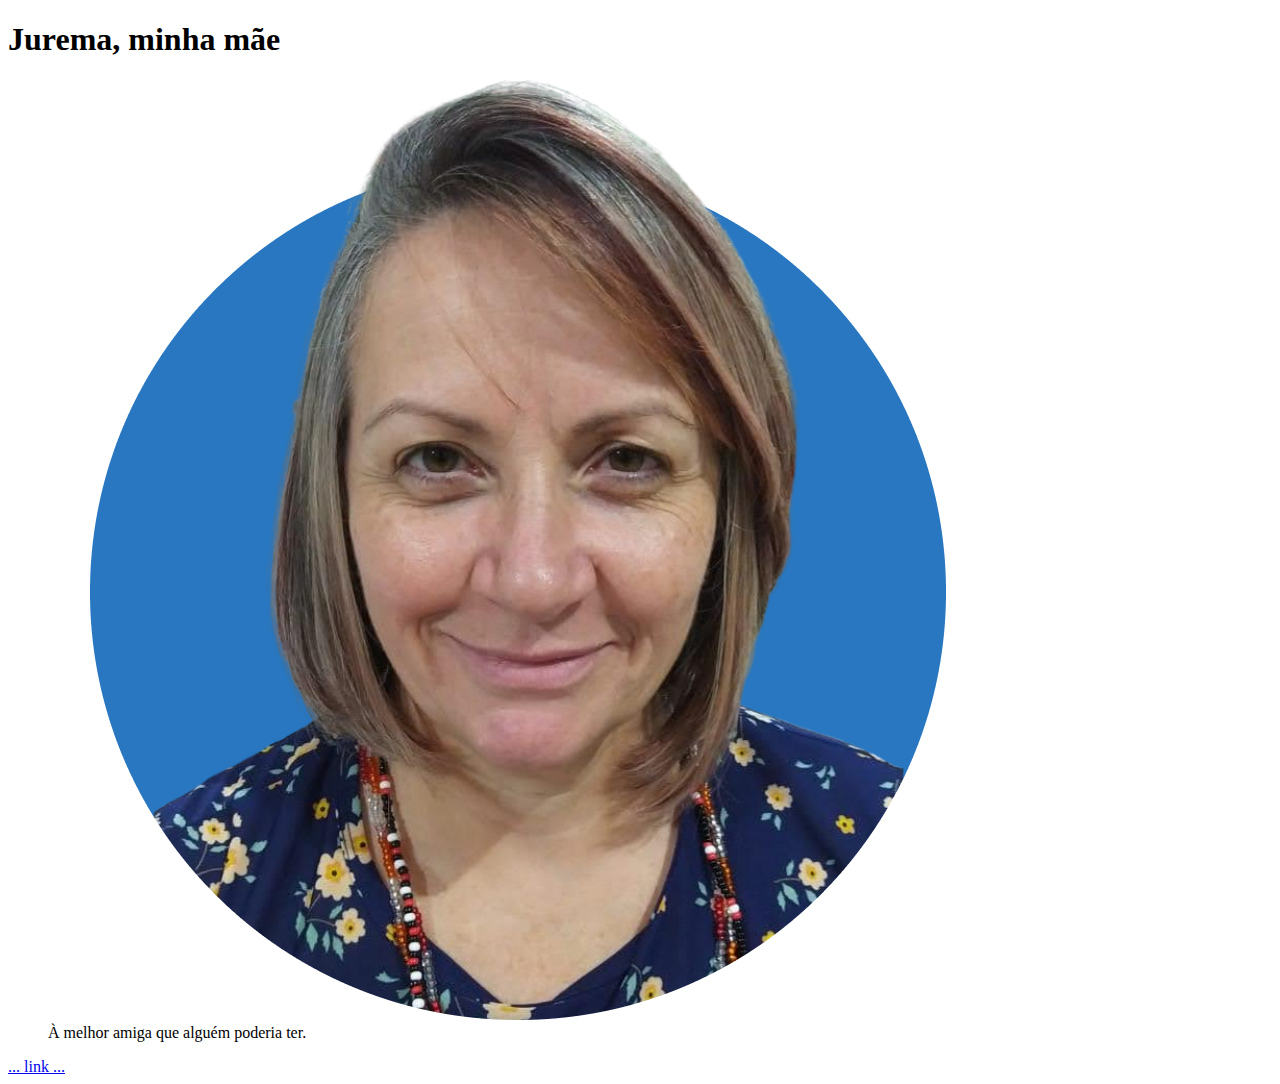
==== 01-tribute-page/index.html @ ba7454d4 "Add Jurema's photo" ====
<!DOCTYPE html>
<html lang="pt-br">

<head>
  <meta charset="UTF-8">
  <meta http-equiv="X-UA-Compatible" content="IE=edge">
  <meta name="viewport" content="width=device-width, initial-scale=1.0">

  <title>Jurema, minha mãe</title>

  <link rel="stylesheet" href="css/style.css">
</head>

<body>
  <main id="main">
    <h1 id="title">Jurema, minha mãe</h1>

    <figure id="img-div">
      <img id="image" src="img/jurema.png" alt="Jurema olhando pra câmera e sorrindo determinada">
      <figcaption id="img-caption">À melhor amiga que alguém poderia ter.</figcaption>
    </figure>

    <section id="tribute-info">
      <a id="tribute-link" href="#" target="_blank">... link ...</a>
    </section>
  </main>

  <script src="https://cdn.freecodecamp.org/testable-projects-fcc/v1/bundle.js"></script>
</body>

</html>
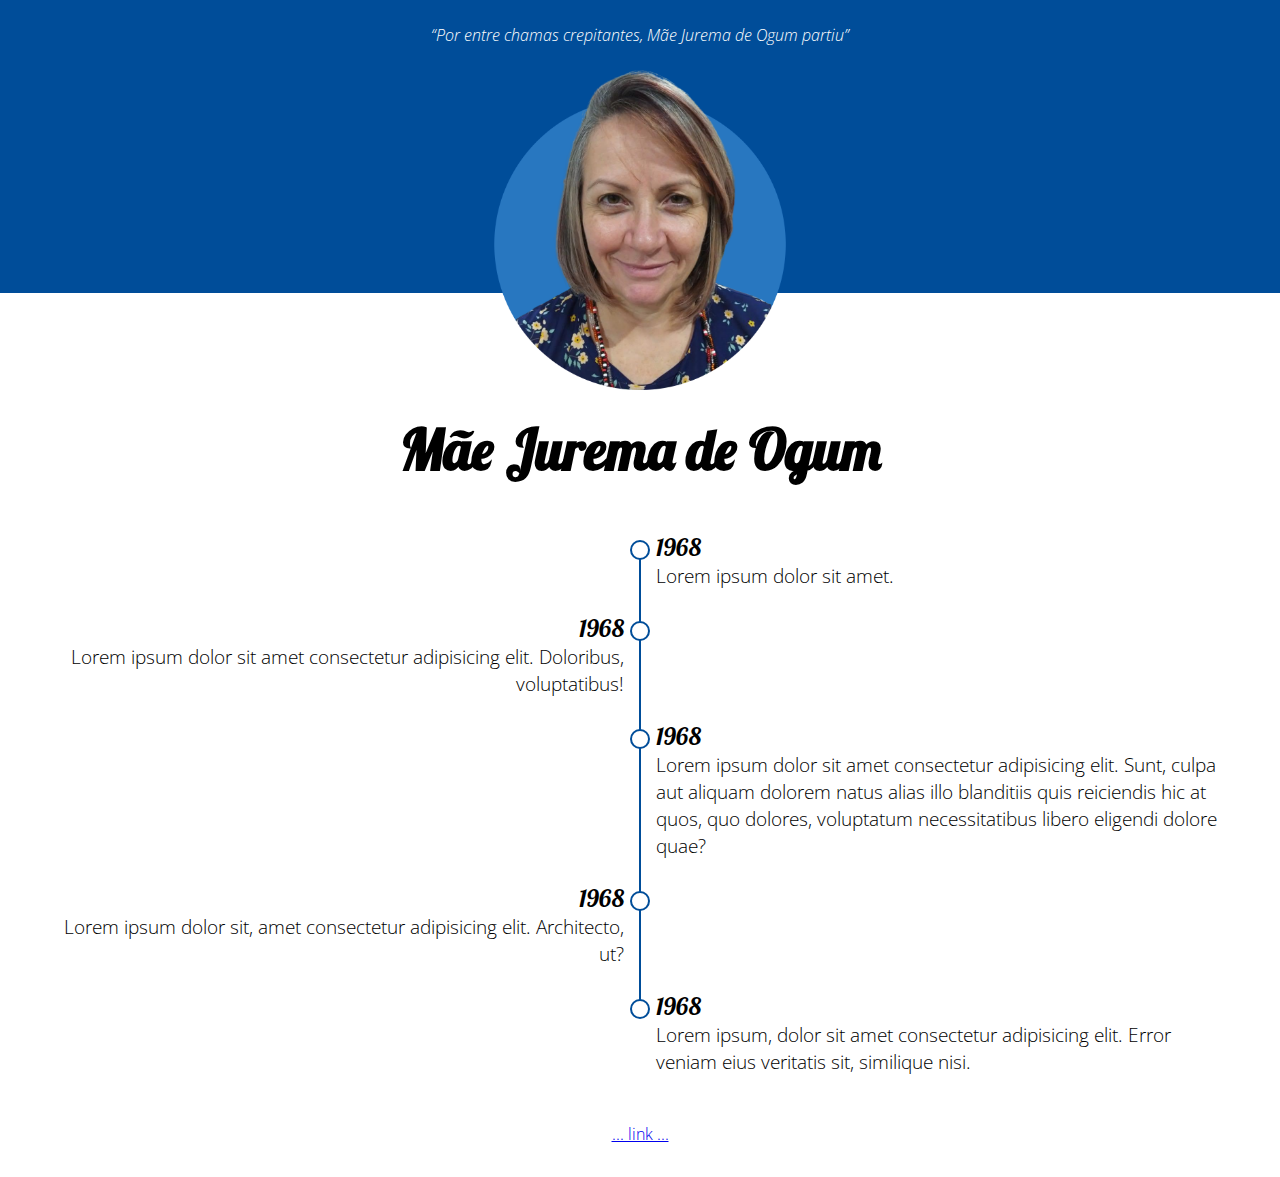
==== commit 66618fbc: "Add timeline" ====
--- a/01-tribute-page/index.html
+++ b/01-tribute-page/index.html
@@ -6,21 +6,44 @@
   <meta http-equiv="X-UA-Compatible" content="IE=edge">
   <meta name="viewport" content="width=device-width, initial-scale=1.0">
 
-  <title>Jurema, minha mãe</title>
+  <title>Mãe Jurema de Ogum</title>
 
   <link rel="stylesheet" href="css/style.css">
 </head>
 
 <body>
   <main id="main">
-    <h1 id="title">Jurema, minha mãe</h1>
+    <h1 id="title">Mãe Jurema de Ogum</h1>
 
     <figure id="img-div">
       <img id="image" src="img/jurema.png" alt="Jurema olhando pra câmera e sorrindo determinada">
-      <figcaption id="img-caption">À melhor amiga que alguém poderia ter.</figcaption>
+      <figcaption id="img-caption">“Por entre chamas crepitantes, Mãe Jurema de Ogum partiu”</figcaption>
     </figure>
 
     <section id="tribute-info">
+      <ol id="timeline">
+        <li>
+          <time>1968</time>
+          Lorem ipsum dolor sit amet.
+        </li>
+        <li>
+          <time>1968</time>
+          Lorem ipsum dolor sit amet consectetur adipisicing elit. Doloribus, voluptatibus!
+        </li>
+        <li>
+          <time>1968</time>
+          Lorem ipsum dolor sit amet consectetur adipisicing elit. Sunt, culpa aut aliquam dolorem natus alias illo
+          blanditiis quis reiciendis hic at quos, quo dolores, voluptatum necessitatibus libero eligendi dolore quae?
+        </li>
+        <li>
+          <time>1968</time>
+          Lorem ipsum dolor sit, amet consectetur adipisicing elit. Architecto, ut?
+        </li>
+        <li>
+          <time>1968</time>
+          Lorem ipsum, dolor sit amet consectetur adipisicing elit. Error veniam eius veritatis sit, similique nisi.
+        </li>
+      </ol>
       <a id="tribute-link" href="#" target="_blank">... link ...</a>
     </section>
   </main>
--- a/01-tribute-page/css/style.css
+++ b/01-tribute-page/css/style.css
@@ -0,0 +1,149 @@
+@import url('https://fonts.googleapis.com/css2?family=Lobster&family=Open+Sans:ital,wght@0,300;1,300&display=swap');
+
+:root {
+  --jurema-blue: hsl(210deg, 100%, 30%);
+  --jurema-white: white;
+  --jurema-black: black;
+  --jurema-font-title: 'Lobster', cursive;
+  --jurema-font-body: 'Open Sans', sans-serif;
+}
+
+* {
+  margin: 0;
+  padding: 0;
+  box-sizing: border-box;
+}
+
+html {
+  font-size: 16px;
+  font-family: var(--jurema-font-body);
+  font-weight: 300;
+  color: var(--jurema-black);
+}
+
+#main {
+  position: relative;
+  z-index: -2;
+  display: flex;
+  flex-direction: column;
+  align-items: center;
+  background-color: var(--jurema-white);
+}
+
+#img-div {
+  position: relative;
+  order: 1;
+  display: flex;
+  flex-direction: column-reverse;
+  align-items: center;
+  width: 100%;
+}
+
+#img-div::before {
+  content: "";
+  position: absolute;
+  z-index: -1;
+  top:0;
+  left: 0;
+  right: 0;
+  height: 75%;
+  background-color: var(--jurema-blue);
+}
+
+#image {
+  display: block;
+  margin: auto;
+  height: auto;
+  width: 320px;
+  max-width: 100%;
+}
+
+#img-caption {
+  padding: 1.5rem 1rem;
+  font-family: var(--jurema-font-body);
+  font-size: 1rem;
+  font-style: italic;
+  text-align: center;
+  color: var(--jurema-white);
+}
+
+#title {
+  order: 2;
+  font-family: var(--jurema-font-title);
+  font-size: 3.5rem;
+  margin: 1.5rem;
+}
+
+#tribute-info {
+  order: 3;
+  width: 100%;
+  text-align: center;
+  padding-bottom: 2rem;
+}
+
+#timeline {
+  padding: 1.5rem 2rem;
+  position: relative;
+  display: flex;
+  flex-direction: column;
+  align-items: end;
+  list-style: none;
+  width: 100%;
+
+}
+
+#timeline li {
+  position: relative;
+  padding: 0 1rem 1.5rem;
+  width: 50%;
+  text-align: left;
+  font-size: 1.2rem;
+}
+
+#timeline li:nth-child(even) {
+  align-self: start;
+  text-align: right;
+}
+
+#timeline li:not(:last-child)::before {
+  content: "";
+  position: absolute;
+  top: 1rem;
+  bottom: -1rem;
+  width: 2px;
+  background-color: var(--jurema-blue);
+}
+
+#timeline li:not(:last-child):nth-child(odd)::before {
+  left: -1px;
+}
+
+#timeline li:not(:last-child):nth-child(even)::before {
+  right: -1px;
+}
+
+#timeline time {
+  position: relative;
+  display: block;
+  font-family: var(--jurema-font-title);
+  font-size: 1.5rem;
+}
+
+#timeline time::before {
+  content: "";
+  position: absolute;
+  top: 0.5rem;
+  width: 1rem;
+  height: 1rem;
+  background-color: var(--jurema-white);
+  border: 2px solid var(--jurema-blue);
+  border-radius: 50%;
+}
+
+#timeline li:nth-child(odd) time::before {
+  left: calc(-1.5rem - 2px);
+}
+
+#timeline li:nth-child(even) time::before {
+  right: calc(-1.5rem - 2px);
+}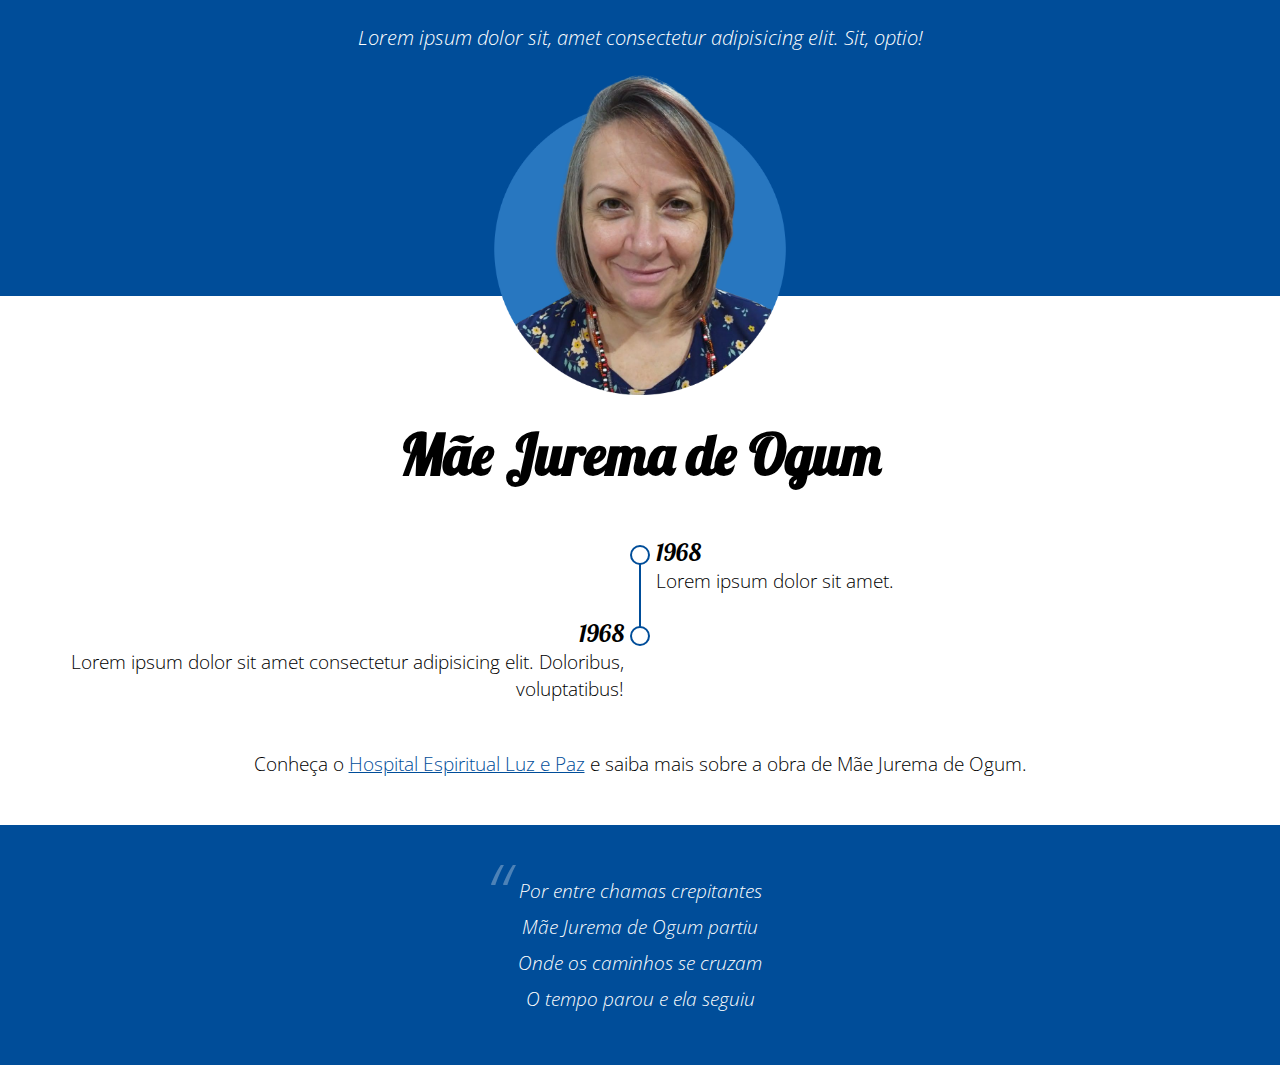
==== commit 5f0afe2c: "Add blockquote" ====
--- a/01-tribute-page/index.html
+++ b/01-tribute-page/index.html
@@ -17,7 +17,7 @@
 
     <figure id="img-div">
       <img id="image" src="img/jurema.png" alt="Jurema olhando pra câmera e sorrindo determinada">
-      <figcaption id="img-caption">“Por entre chamas crepitantes, Mãe Jurema de Ogum partiu”</figcaption>
+      <figcaption id="img-caption">Lorem ipsum dolor sit, amet consectetur adipisicing elit. Sit, optio!</figcaption>
     </figure>
 
     <section id="tribute-info">
@@ -30,21 +30,21 @@
           <time>1968</time>
           Lorem ipsum dolor sit amet consectetur adipisicing elit. Doloribus, voluptatibus!
         </li>
-        <li>
-          <time>1968</time>
-          Lorem ipsum dolor sit amet consectetur adipisicing elit. Sunt, culpa aut aliquam dolorem natus alias illo
-          blanditiis quis reiciendis hic at quos, quo dolores, voluptatum necessitatibus libero eligendi dolore quae?
-        </li>
-        <li>
-          <time>1968</time>
-          Lorem ipsum dolor sit, amet consectetur adipisicing elit. Architecto, ut?
-        </li>
-        <li>
-          <time>1968</time>
-          Lorem ipsum, dolor sit amet consectetur adipisicing elit. Error veniam eius veritatis sit, similique nisi.
-        </li>
       </ol>
-      <a id="tribute-link" href="#" target="_blank">... link ...</a>
+
+      <p>
+        Conheça o <a id="tribute-link" href="#" target="_blank">Hospital Espiritual Luz e Paz</a>
+        e saiba mais sobre a obra de Mãe Jurema de Ogum.
+      </p>
+
+      <blockquote>
+        <p>
+          Por entre chamas crepitantes<br>
+          Mãe Jurema de Ogum partiu<br>
+          Onde os caminhos se cruzam<br>
+          O tempo parou e ela seguiu<br>
+        </p>
+      </blockquote>
     </section>
   </main>
 
--- a/01-tribute-page/css/style.css
+++ b/01-tribute-page/css/style.css
@@ -1,9 +1,10 @@
-@import url('https://fonts.googleapis.com/css2?family=Lobster&family=Open+Sans:ital,wght@0,300;1,300&display=swap');
+@import url('https://fonts.googleapis.com/css2?family=Lobster&family=Open+Sans:ital,wght@0,300;0,400;1,300&display=swap');
 
 :root {
   --jurema-blue: hsl(210deg, 100%, 30%);
   --jurema-white: white;
   --jurema-black: black;
+  --jurema-light: rgba(255, 255, 255, 0.30);
   --jurema-font-title: 'Lobster', cursive;
   --jurema-font-body: 'Open Sans', sans-serif;
 }
@@ -23,7 +24,7 @@
 
 #main {
   position: relative;
-  z-index: -2;
+  z-index: 0;
   display: flex;
   flex-direction: column;
   align-items: center;
@@ -61,7 +62,7 @@
 #img-caption {
   padding: 1.5rem 1rem;
   font-family: var(--jurema-font-body);
-  font-size: 1rem;
+  font-size: 1.25rem;
   font-style: italic;
   text-align: center;
   color: var(--jurema-white);
@@ -72,18 +73,18 @@
   font-family: var(--jurema-font-title);
   font-size: 3.5rem;
   margin: 1.5rem;
+  text-align: center;
 }
 
 #tribute-info {
   order: 3;
   width: 100%;
   text-align: center;
-  padding-bottom: 2rem;
 }
 
 #timeline {
   padding: 1.5rem 2rem;
-  position: relative;
+  position: relative; 
   display: flex;
   flex-direction: column;
   align-items: end;
@@ -146,4 +147,47 @@
 
 #timeline li:nth-child(even) time::before {
   right: calc(-1.5rem - 2px);
+}
+
+p {
+  padding: 0 2rem 3rem;
+  font-size: 1.2rem;
+  font-weight: 300;
+}
+
+#tribute-link {
+  color: var(--jurema-blue);
+}
+
+#tribute-link:hover {
+  text-decoration: none;
+}
+
+blockquote {
+  display: flex;
+  justify-content: center;
+  padding: 3rem;
+  font-size: 1.5rem;
+  font-weight: 300;
+  font-style: italic;
+  line-height: 150%;
+  color: var(--jurema-white);
+  background-color: var(--jurema-blue);
+}
+
+blockquote p {
+  position: relative;
+  margin: 0;
+  padding: 0;
+  --quote-size: 5rem;
+  --quote-padding: -2rem;
+}
+
+blockquote p::before {
+  position: absolute;
+  font-size: var(--quote-size);
+  color: var(--jurema-light);
+  content: "“";
+  top: 0;
+  left: var(--quote-padding);
 }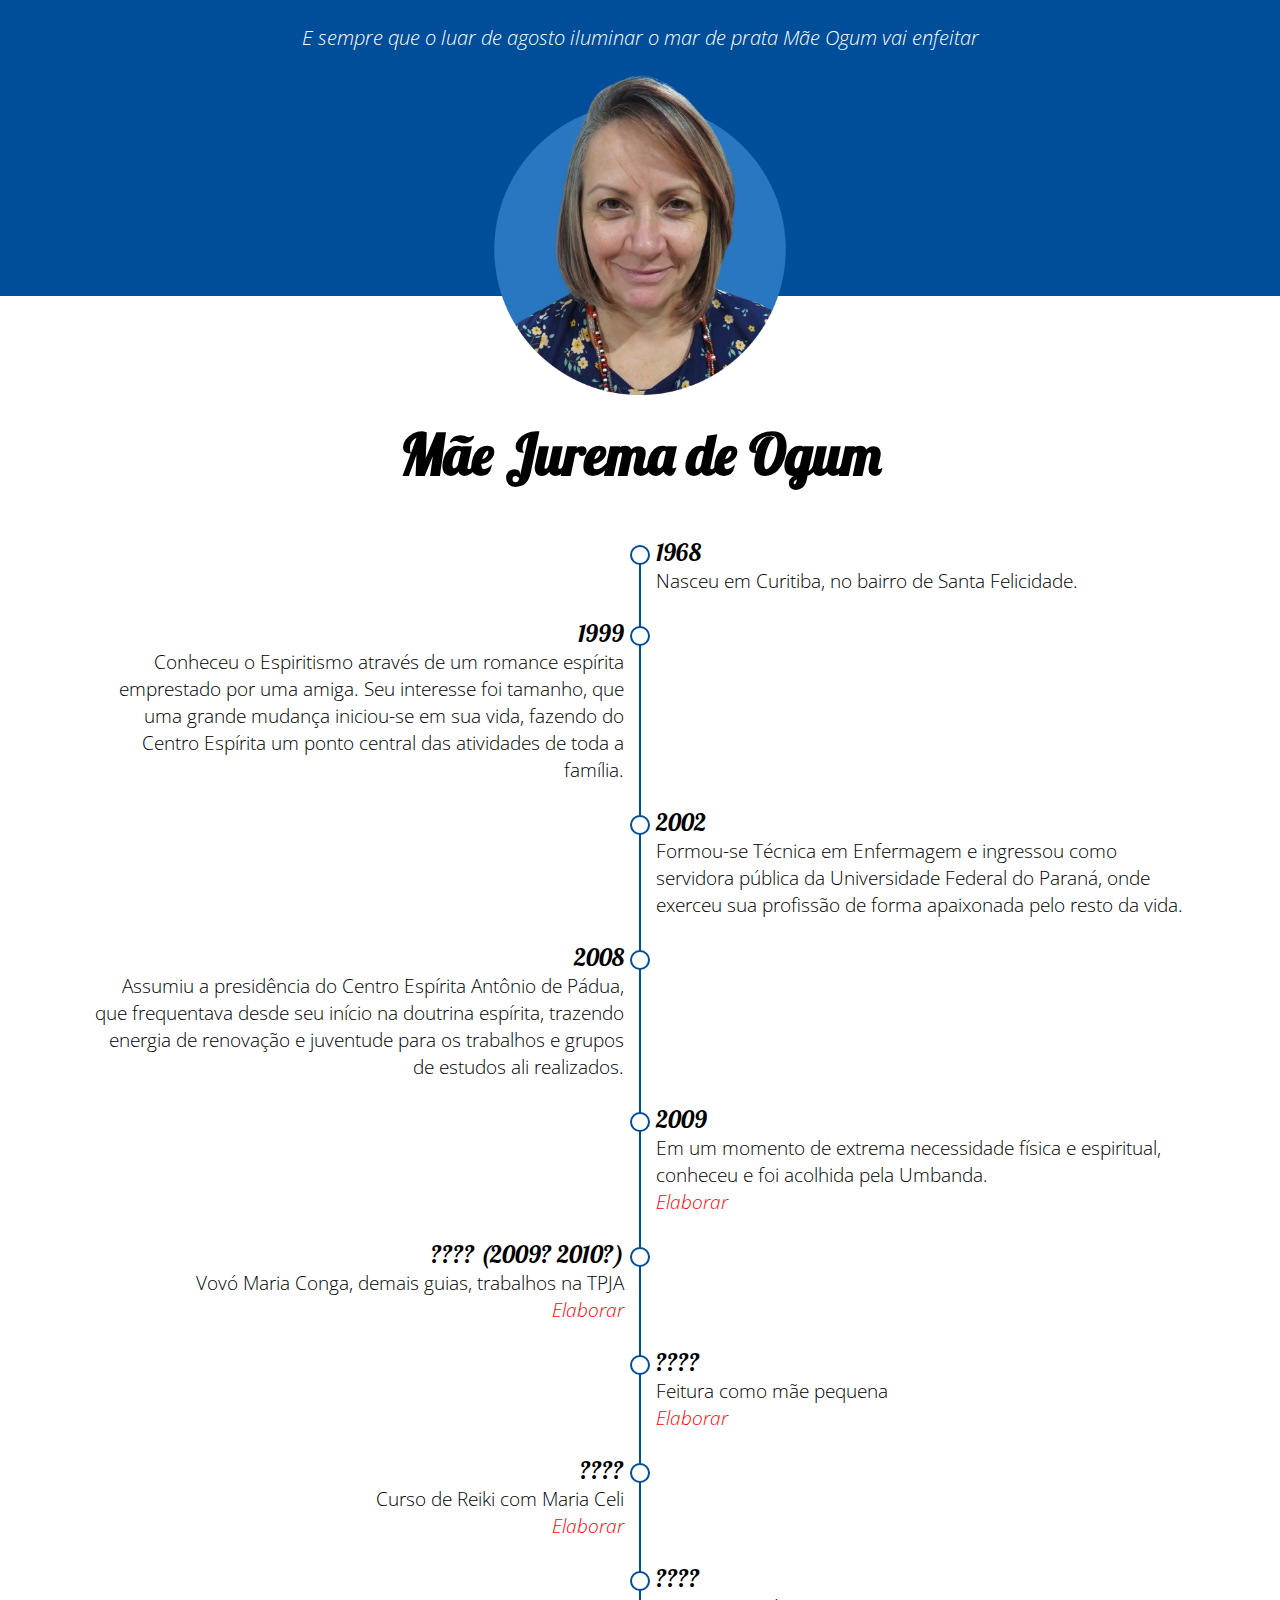
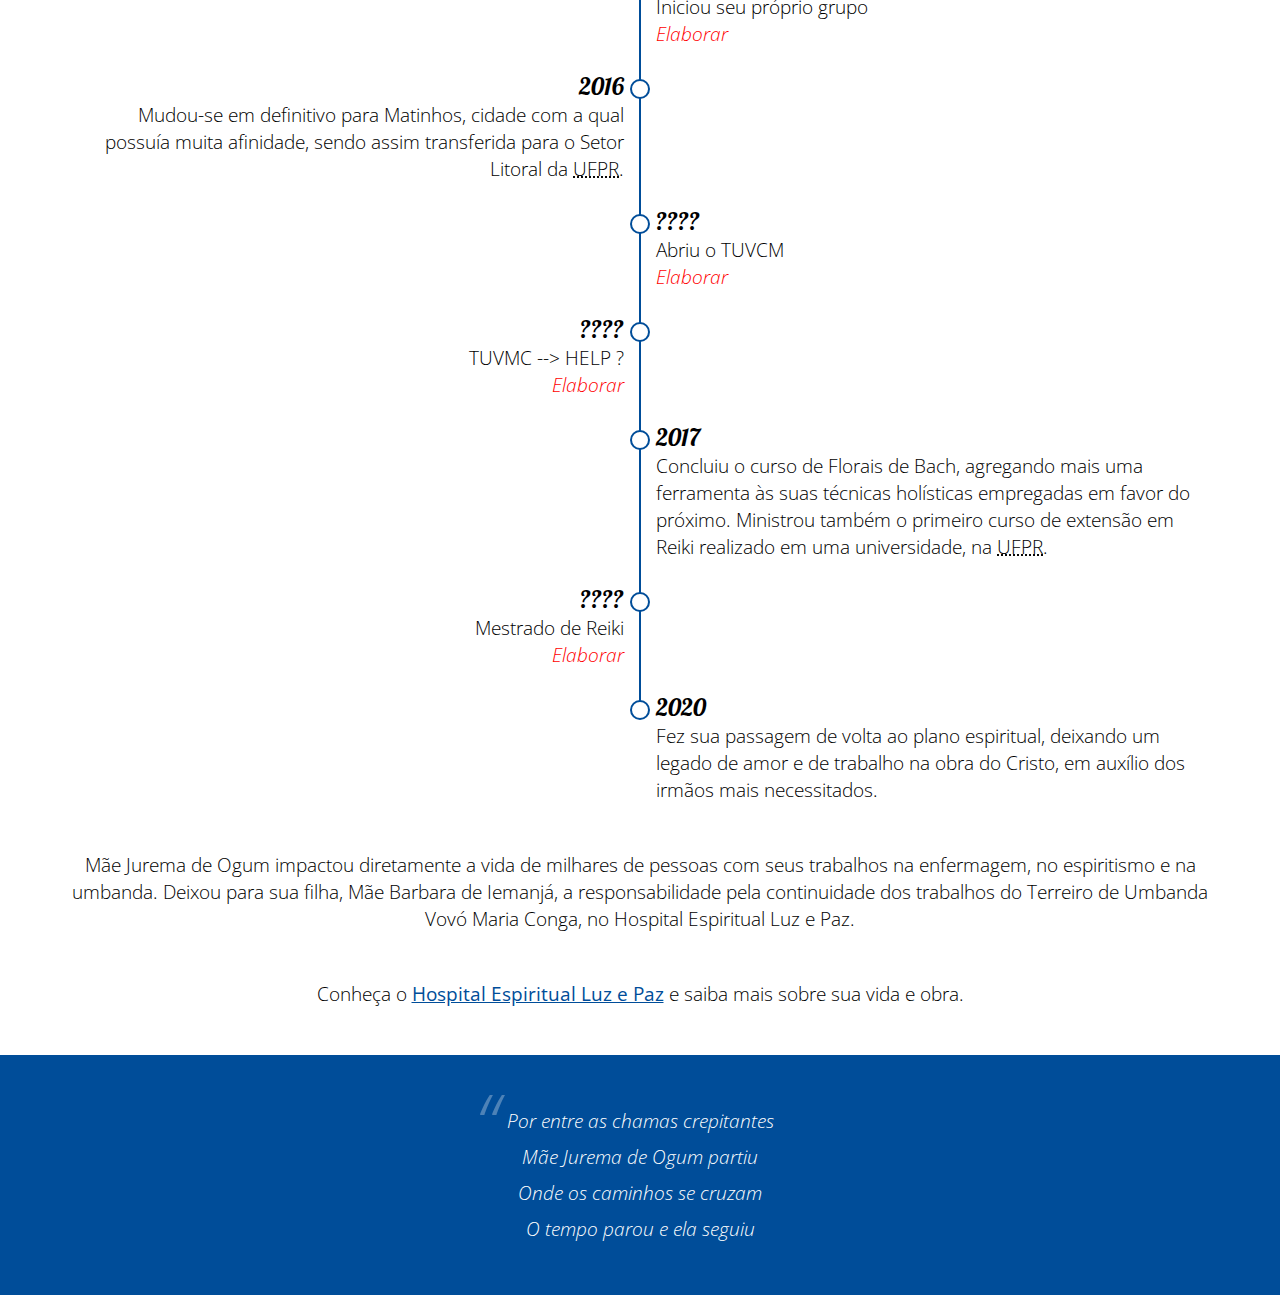
==== commit de6915ca: "Add timeline texts" ====
--- a/01-tribute-page/index.html
+++ b/01-tribute-page/index.html
@@ -17,29 +17,104 @@
 
     <figure id="img-div">
       <img id="image" src="img/jurema.png" alt="Jurema olhando pra câmera e sorrindo determinada">
-      <figcaption id="img-caption">Lorem ipsum dolor sit, amet consectetur adipisicing elit. Sit, optio!</figcaption>
+      <figcaption id="img-caption">
+        E sempre que o luar de agosto iluminar o mar de prata Mãe Ogum vai enfeitar
+      </figcaption>
     </figure>
 
     <section id="tribute-info">
       <ol id="timeline">
         <li>
           <time>1968</time>
-          Lorem ipsum dolor sit amet.
+          Nasceu em Curitiba, no bairro de Santa Felicidade.
         </li>
         <li>
-          <time>1968</time>
-          Lorem ipsum dolor sit amet consectetur adipisicing elit. Doloribus, voluptatibus!
+          <time>1999</time>
+          Conheceu o Espiritismo através de um romance espírita emprestado por uma amiga. Seu interesse foi tamanho, que
+          uma grande mudança iniciou-se em sua vida, fazendo do Centro Espírita um ponto central das atividades de toda
+          a família.
+        </li>
+        <li>
+          <time>2002</time>
+          Formou-se Técnica em Enfermagem e ingressou como servidora pública da Universidade Federal do Paraná, onde
+          exerceu sua profissão de forma apaixonada pelo resto da vida.
+        </li>
+        <li>
+          <time>2008</time>
+          Assumiu a presidência do Centro Espírita Antônio de Pádua, que frequentava desde seu início na doutrina
+          espírita, trazendo energia de renovação e juventude para os trabalhos e grupos de estudos ali realizados.
+        </li>
+        <li>
+          <time>2009</time>
+          Em um momento de extrema necessidade física e espiritual, conheceu e foi acolhida pela Umbanda.
+          <span>Elaborar</span>
+        </li>
+        <li>
+          <time>???? (2009? 2010?)</time>
+          Vovó Maria Conga, demais guias, trabalhos na TPJA
+          <span>Elaborar</span>
+        </li>
+        <li>
+          <time>????</time>
+          Feitura como mãe pequena
+          <span>Elaborar</span>
+        </li>
+        <li>
+          <time>????</time>
+          Curso de Reiki com Maria Celi
+          <span>Elaborar</span>
+        </li>
+        <li>
+          <time>????</time>
+          Iniciou seu próprio grupo
+          <span>Elaborar</span>
+        </li>
+        <li>
+          <time>2016</time>
+          Mudou-se em definitivo para Matinhos, cidade com a qual possuía muita afinidade, sendo assim transferida para
+          o Setor Litoral da <abbr title="Universidade Fereral do Paraná">UFPR</abbr>.
+        </li>
+        <li>
+          <time>????</time>
+          Abriu o TUVCM
+          <span>Elaborar</span>
+        </li>
+        <li>
+          <time>????</time>
+          TUVMC --> HELP ?
+          <span>Elaborar</span>
+        </li>
+        <li>
+          <time>2017</time>
+          Concluiu o curso de Florais de Bach, agregando mais uma ferramenta às suas técnicas holísticas empregadas em
+          favor do próximo. Ministrou também o primeiro curso de extensão em Reiki realizado em uma universidade, na
+          <abbr title="Universidade Fereral do Paraná">UFPR</abbr>.
+        </li>
+        <li>
+          <time>????</time>
+          Mestrado de Reiki
+          <span>Elaborar</span>
+        </li>
+        <li>
+          <time>2020</time>
+          Fez sua passagem de volta ao plano espiritual, deixando um legado de amor e de trabalho na obra do Cristo, em
+          auxílio dos irmãos mais necessitados.
         </li>
       </ol>
 
       <p>
-        Conheça o <a id="tribute-link" href="#" target="_blank">Hospital Espiritual Luz e Paz</a>
-        e saiba mais sobre a obra de Mãe Jurema de Ogum.
+        Mãe Jurema de Ogum impactou diretamente a vida de milhares de pessoas com seus trabalhos na enfermagem, no
+        espiritismo e na umbanda. Deixou para sua filha, Mãe Barbara de Iemanjá, a responsabilidade pela continuidade
+        dos trabalhos do Terreiro de Umbanda Vovó Maria Conga, no Hospital Espiritual Luz e Paz.
+      </p>
+      <p>
+        Conheça o <a id="tribute-link" href="#" target="_blank">Hospital Espiritual Luz e Paz</a> e saiba mais sobre sua
+        vida e obra.
       </p>
 
       <blockquote>
         <p>
-          Por entre chamas crepitantes<br>
+          Por entre as chamas crepitantes<br>
           Mãe Jurema de Ogum partiu<br>
           Onde os caminhos se cruzam<br>
           O tempo parou e ela seguiu<br>
--- a/01-tribute-page/css/style.css
+++ b/01-tribute-page/css/style.css
@@ -22,6 +22,10 @@
   color: var(--jurema-black);
 }
 
+body {
+  background-color: var(--jurema-blue);
+}
+
 #main {
   position: relative;
   z-index: 0;
@@ -90,6 +94,8 @@
   align-items: end;
   list-style: none;
   width: 100%;
+  max-width: 1200px;
+  margin: auto;
 
 }
 
@@ -99,6 +105,12 @@
   width: 50%;
   text-align: left;
   font-size: 1.2rem;
+}
+
+#timeline li span {
+  display: block;
+  color: red;
+  font-style: italic;
 }
 
 #timeline li:nth-child(even) {
@@ -151,12 +163,15 @@
 
 p {
   padding: 0 2rem 3rem;
+  max-width: 1200px;
+  margin: auto;
   font-size: 1.2rem;
   font-weight: 300;
 }
 
 #tribute-link {
   color: var(--jurema-blue);
+  font-weight: 400;
 }
 
 #tribute-link:hover {
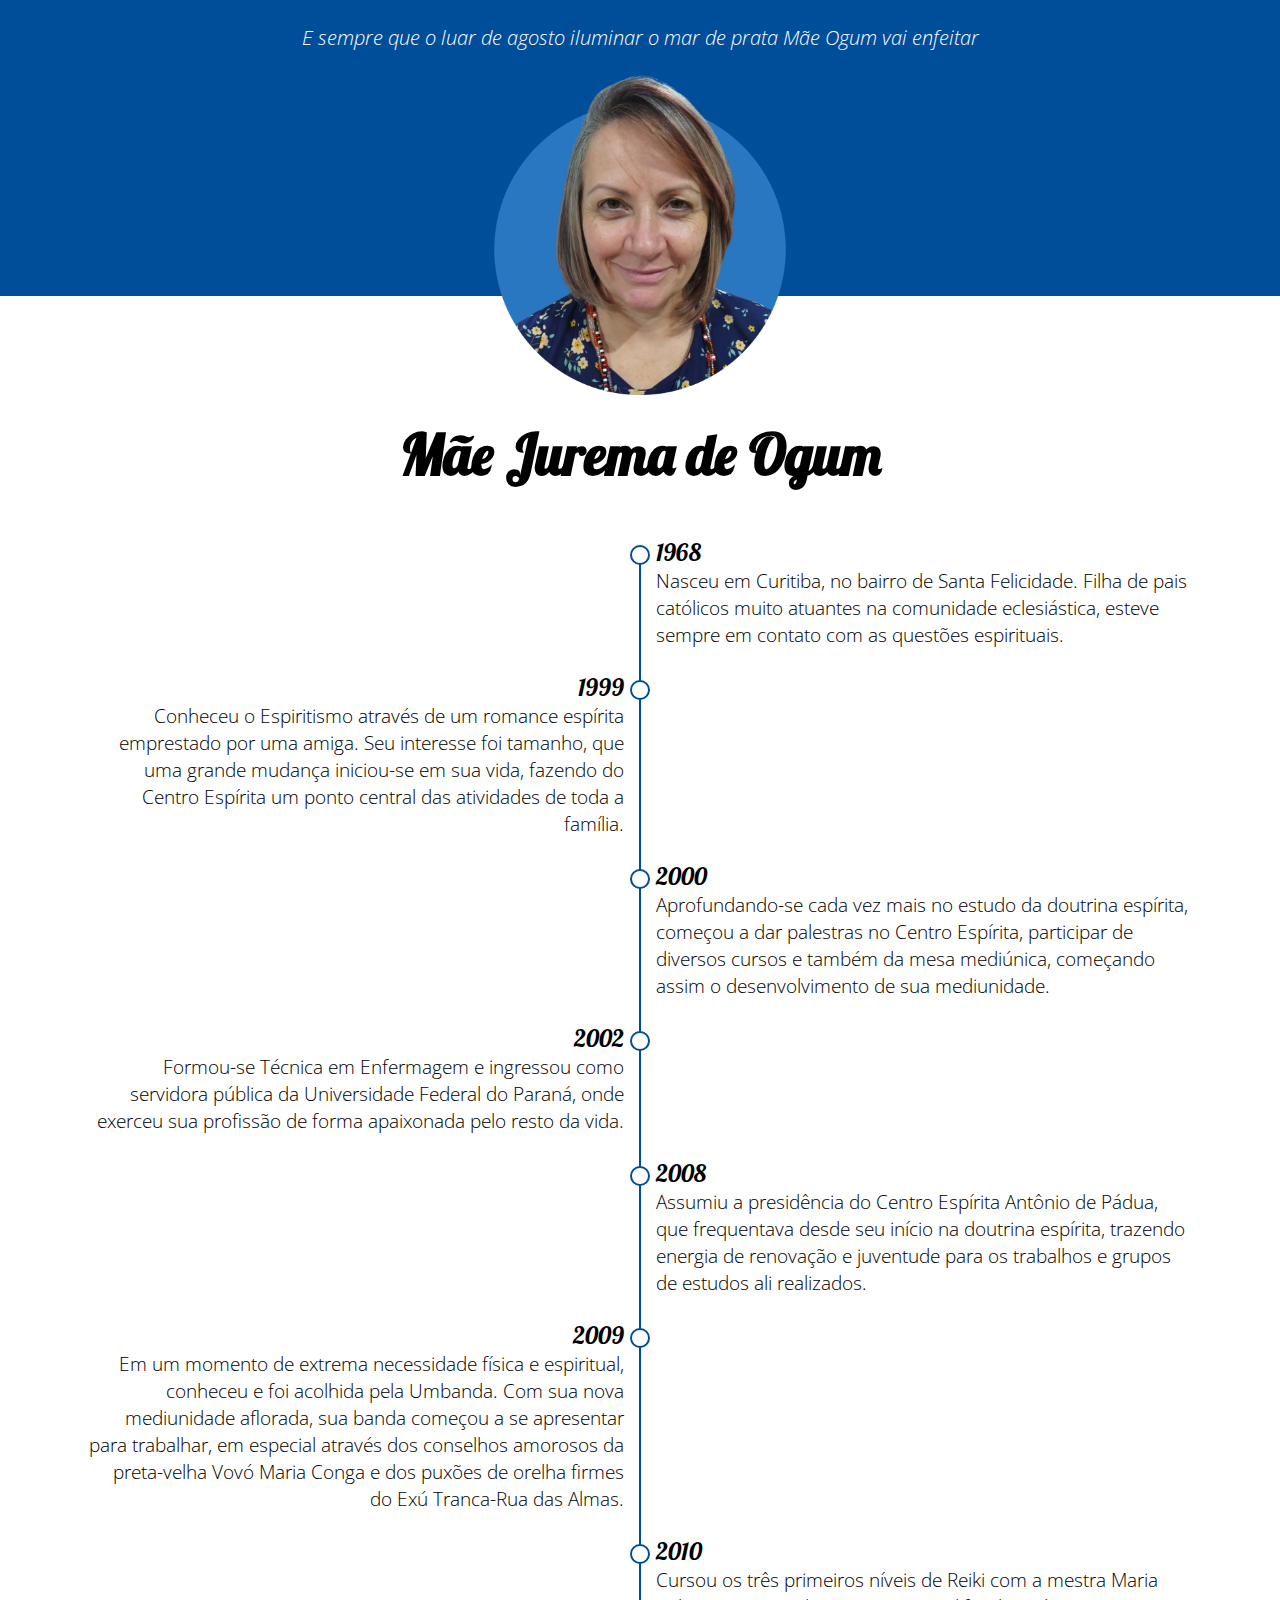
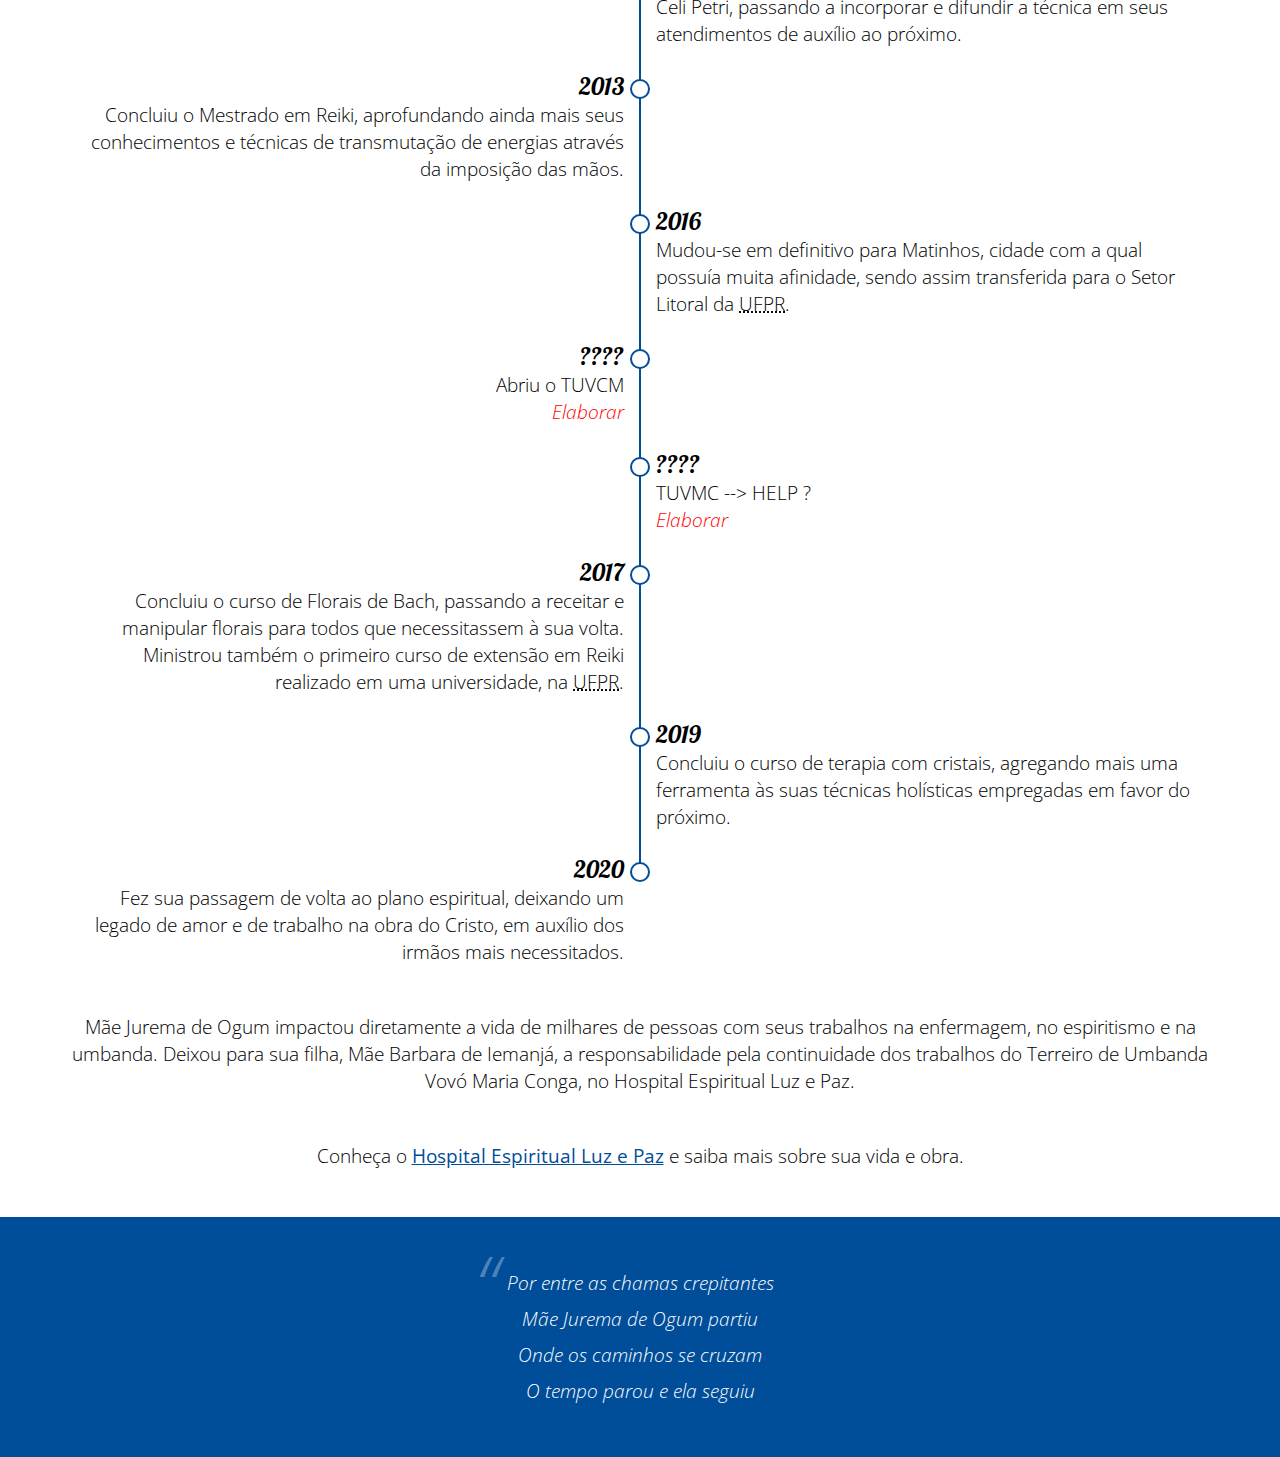
==== commit 99b79839: "Update timeline texts" ====
--- a/01-tribute-page/index.html
+++ b/01-tribute-page/index.html
@@ -26,13 +26,20 @@
       <ol id="timeline">
         <li>
           <time>1968</time>
-          Nasceu em Curitiba, no bairro de Santa Felicidade.
+          Nasceu em Curitiba, no bairro de Santa Felicidade. Filha de pais católicos muito atuantes na comunidade
+          eclesiástica, esteve sempre em contato com as questões espirituais.
         </li>
         <li>
           <time>1999</time>
           Conheceu o Espiritismo através de um romance espírita emprestado por uma amiga. Seu interesse foi tamanho, que
           uma grande mudança iniciou-se em sua vida, fazendo do Centro Espírita um ponto central das atividades de toda
           a família.
+        </li>
+        <li>
+          <time>2000</time>
+          Aprofundando-se cada vez mais no estudo da doutrina espírita, começou a dar palestras no Centro Espírita,
+          participar de diversos cursos e também da mesa mediúnica, começando assim o desenvolvimento de sua
+          mediunidade.
         </li>
         <li>
           <time>2002</time>
@@ -46,28 +53,19 @@
         </li>
         <li>
           <time>2009</time>
-          Em um momento de extrema necessidade física e espiritual, conheceu e foi acolhida pela Umbanda.
-          <span>Elaborar</span>
+          Em um momento de extrema necessidade física e espiritual, conheceu e foi acolhida pela Umbanda. Com sua nova
+          mediunidade aflorada, sua banda começou a se apresentar para trabalhar, em especial através dos conselhos
+          amorosos da preta-velha Vovó Maria Conga e dos puxões de orelha firmes do Exú Tranca-Rua das Almas.
         </li>
         <li>
-          <time>???? (2009? 2010?)</time>
-          Vovó Maria Conga, demais guias, trabalhos na TPJA
-          <span>Elaborar</span>
+          <time>2010</time>
+          Cursou os três primeiros níveis de Reiki com a mestra Maria Celi Petri, passando a incorporar e difundir a
+          técnica em seus atendimentos de auxílio ao próximo.
         </li>
         <li>
-          <time>????</time>
-          Feitura como mãe pequena
-          <span>Elaborar</span>
-        </li>
-        <li>
-          <time>????</time>
-          Curso de Reiki com Maria Celi
-          <span>Elaborar</span>
-        </li>
-        <li>
-          <time>????</time>
-          Iniciou seu próprio grupo
-          <span>Elaborar</span>
+          <time>2013</time>
+          Concluiu o Mestrado em Reiki, aprofundando ainda mais seus conhecimentos e técnicas de transmutação de
+          energias através da imposição das mãos.
         </li>
         <li>
           <time>2016</time>
@@ -86,14 +84,15 @@
         </li>
         <li>
           <time>2017</time>
-          Concluiu o curso de Florais de Bach, agregando mais uma ferramenta às suas técnicas holísticas empregadas em
-          favor do próximo. Ministrou também o primeiro curso de extensão em Reiki realizado em uma universidade, na
+          Concluiu o curso de Florais de Bach, passando a receitar e manipular florais para todos que necessitassem à
+          sua volta. Ministrou também o primeiro curso de extensão em Reiki realizado em uma universidade, na
           <abbr title="Universidade Fereral do Paraná">UFPR</abbr>.
         </li>
         <li>
-          <time>????</time>
-          Mestrado de Reiki
-          <span>Elaborar</span>
+          <time>2019</time>
+          Concluiu o curso de terapia com cristais, agregando mais uma ferramenta às suas técnicas holísticas empregadas
+          em
+          favor do próximo.
         </li>
         <li>
           <time>2020</time>
@@ -123,7 +122,7 @@
     </section>
   </main>
 
-  <script src="https://cdn.freecodecamp.org/testable-projects-fcc/v1/bundle.js"></script>
+  <!-- <script src="https://cdn.freecodecamp.org/testable-projects-fcc/v1/bundle.js"></script> -->
 </body>
 
 </html>--- a/01-tribute-page/css/style.css
+++ b/01-tribute-page/css/style.css
@@ -91,7 +91,7 @@
   position: relative; 
   display: flex;
   flex-direction: column;
-  align-items: end;
+  align-items: flex-end;
   list-style: none;
   width: 100%;
   max-width: 1200px;
@@ -114,7 +114,7 @@
 }
 
 #timeline li:nth-child(even) {
-  align-self: start;
+  align-self: flex-start;
   text-align: right;
 }
 
@@ -205,4 +205,25 @@
   content: "“";
   top: 0;
   left: var(--quote-padding);
+}
+
+@media (max-width: 480px) {
+
+  #timeline li {
+    width: 100%;
+    align-self: flex-start;
+    text-align: left;
+  }
+
+  #timeline li:nth-child(even) {
+    text-align: left;
+  }
+
+  #timeline li:not(:last-child):nth-child(even)::before {
+    left: -1px;
+  }
+
+  #timeline li:nth-child(even) time::before {
+    left: calc(-1.5rem - 2px);
+  }
 }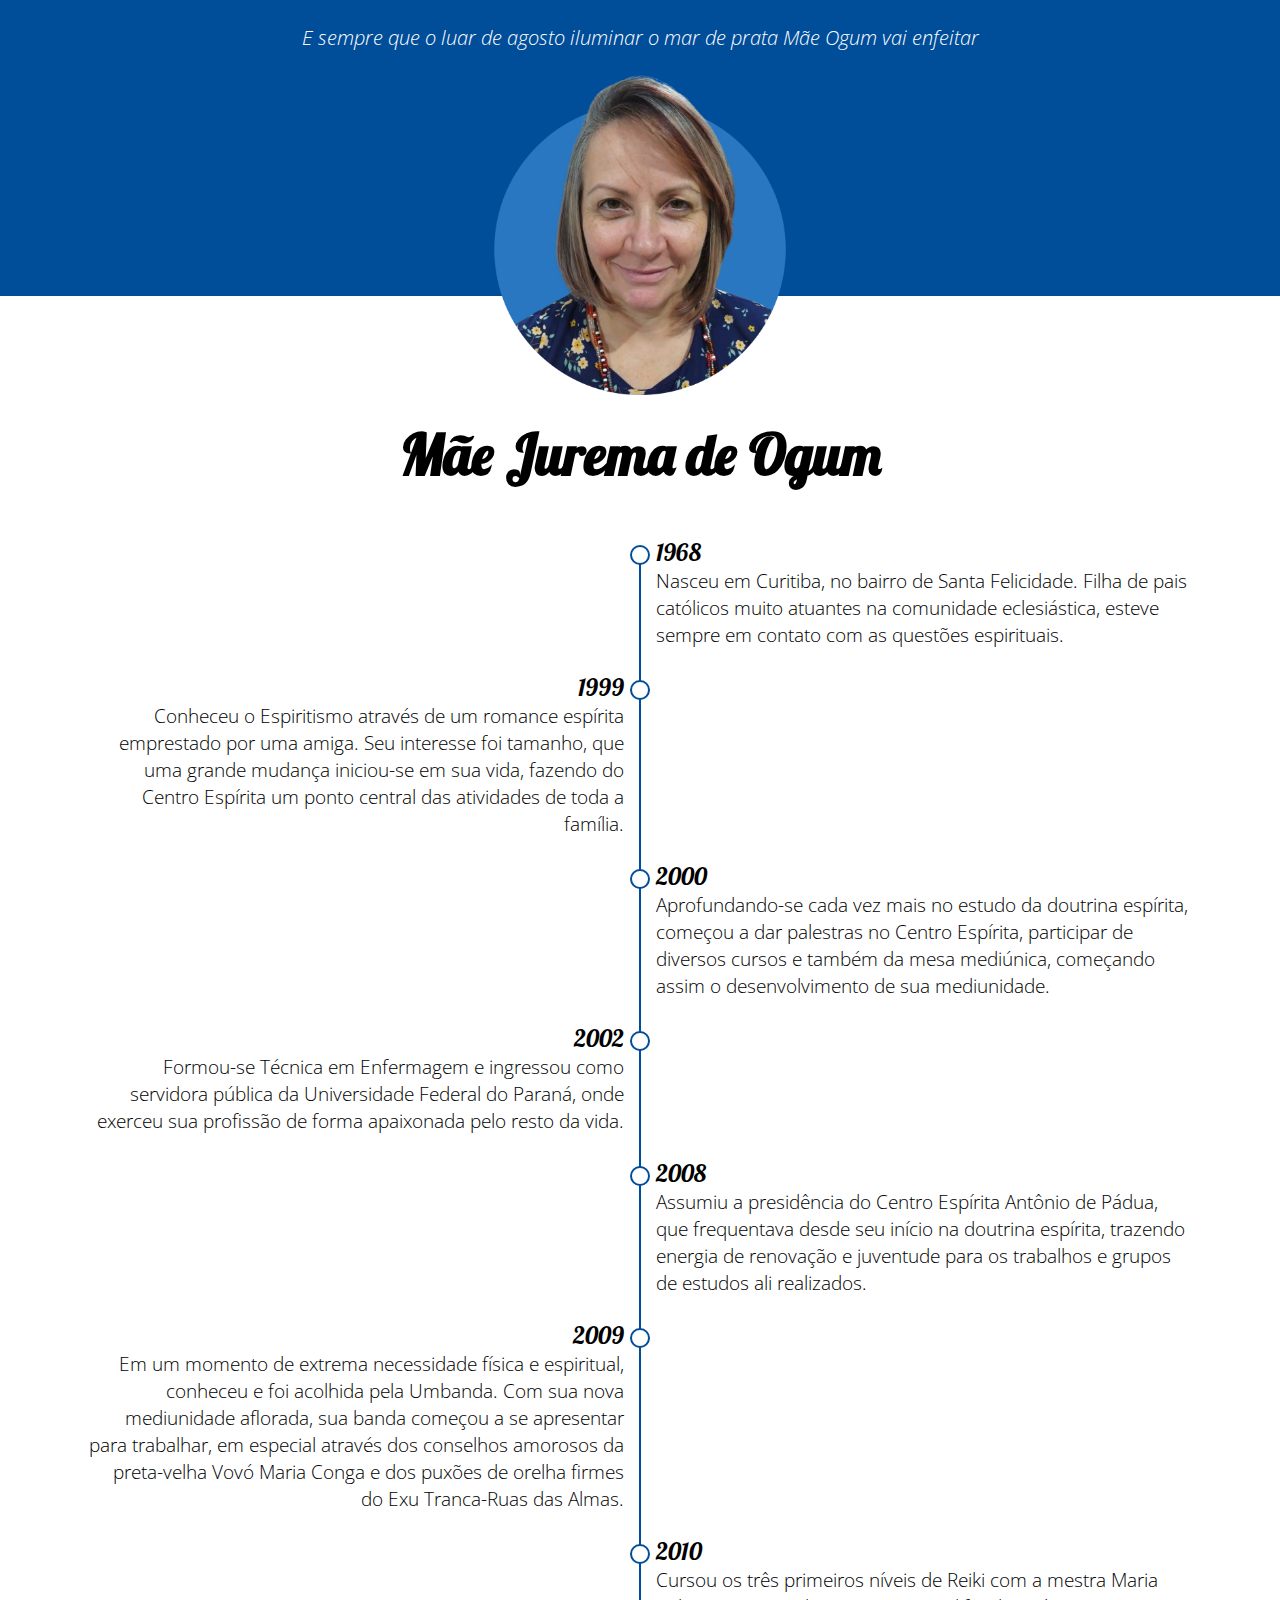
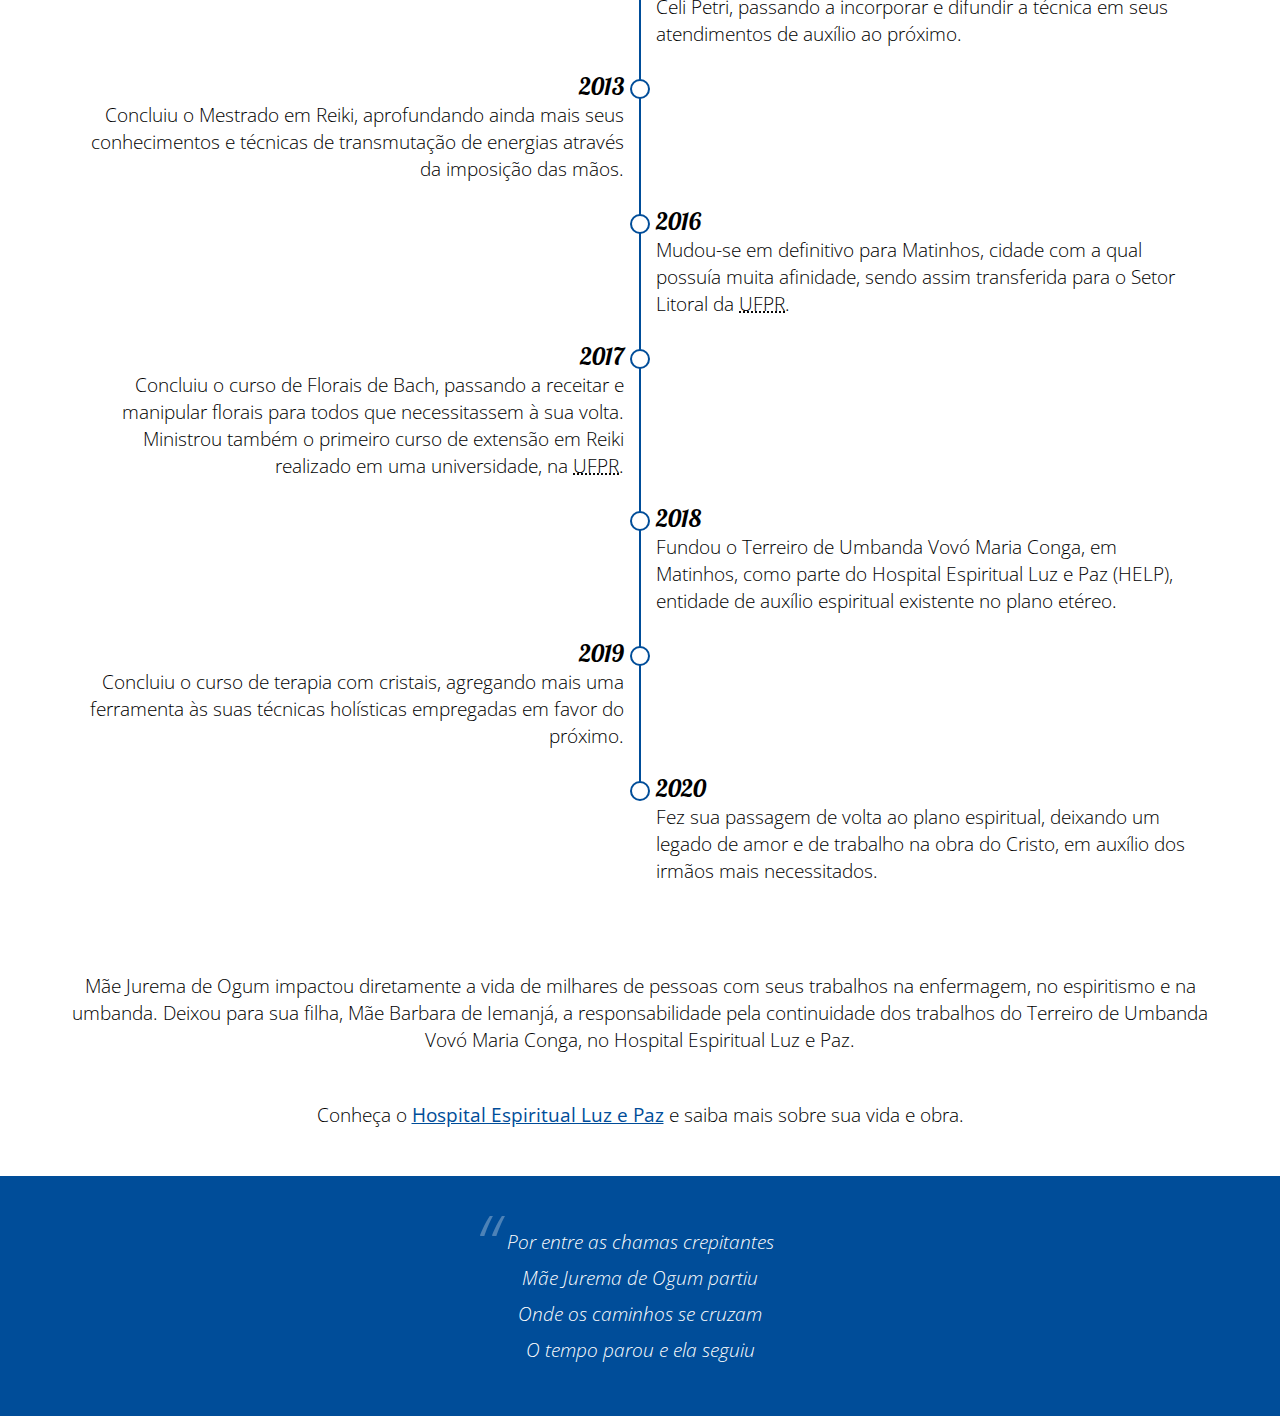
==== commit a0c436d2: "Finish updating timeline texts" ====
--- a/01-tribute-page/index.html
+++ b/01-tribute-page/index.html
@@ -55,7 +55,7 @@
           <time>2009</time>
           Em um momento de extrema necessidade física e espiritual, conheceu e foi acolhida pela Umbanda. Com sua nova
           mediunidade aflorada, sua banda começou a se apresentar para trabalhar, em especial através dos conselhos
-          amorosos da preta-velha Vovó Maria Conga e dos puxões de orelha firmes do Exú Tranca-Rua das Almas.
+          amorosos da preta-velha Vovó Maria Conga e dos puxões de orelha firmes do Exu Tranca-Ruas das Almas.
         </li>
         <li>
           <time>2010</time>
@@ -73,26 +73,20 @@
           o Setor Litoral da <abbr title="Universidade Fereral do Paraná">UFPR</abbr>.
         </li>
         <li>
-          <time>????</time>
-          Abriu o TUVCM
-          <span>Elaborar</span>
-        </li>
-        <li>
-          <time>????</time>
-          TUVMC --> HELP ?
-          <span>Elaborar</span>
-        </li>
-        <li>
           <time>2017</time>
           Concluiu o curso de Florais de Bach, passando a receitar e manipular florais para todos que necessitassem à
           sua volta. Ministrou também o primeiro curso de extensão em Reiki realizado em uma universidade, na
           <abbr title="Universidade Fereral do Paraná">UFPR</abbr>.
         </li>
         <li>
+          <time>2018</time>
+          Fundou o Terreiro de Umbanda Vovó Maria Conga, em Matinhos, como parte do Hospital Espiritual Luz e Paz
+          (HELP), entidade de auxílio espiritual existente no plano etéreo.
+        </li>
+        <li>
           <time>2019</time>
           Concluiu o curso de terapia com cristais, agregando mais uma ferramenta às suas técnicas holísticas empregadas
-          em
-          favor do próximo.
+          em favor do próximo.
         </li>
         <li>
           <time>2020</time>
--- a/01-tribute-page/css/style.css
+++ b/01-tribute-page/css/style.css
@@ -87,7 +87,7 @@
 }
 
 #timeline {
-  padding: 1.5rem 2rem;
+  padding: 1.5rem 2rem 4rem;
   position: relative; 
   display: flex;
   flex-direction: column;
